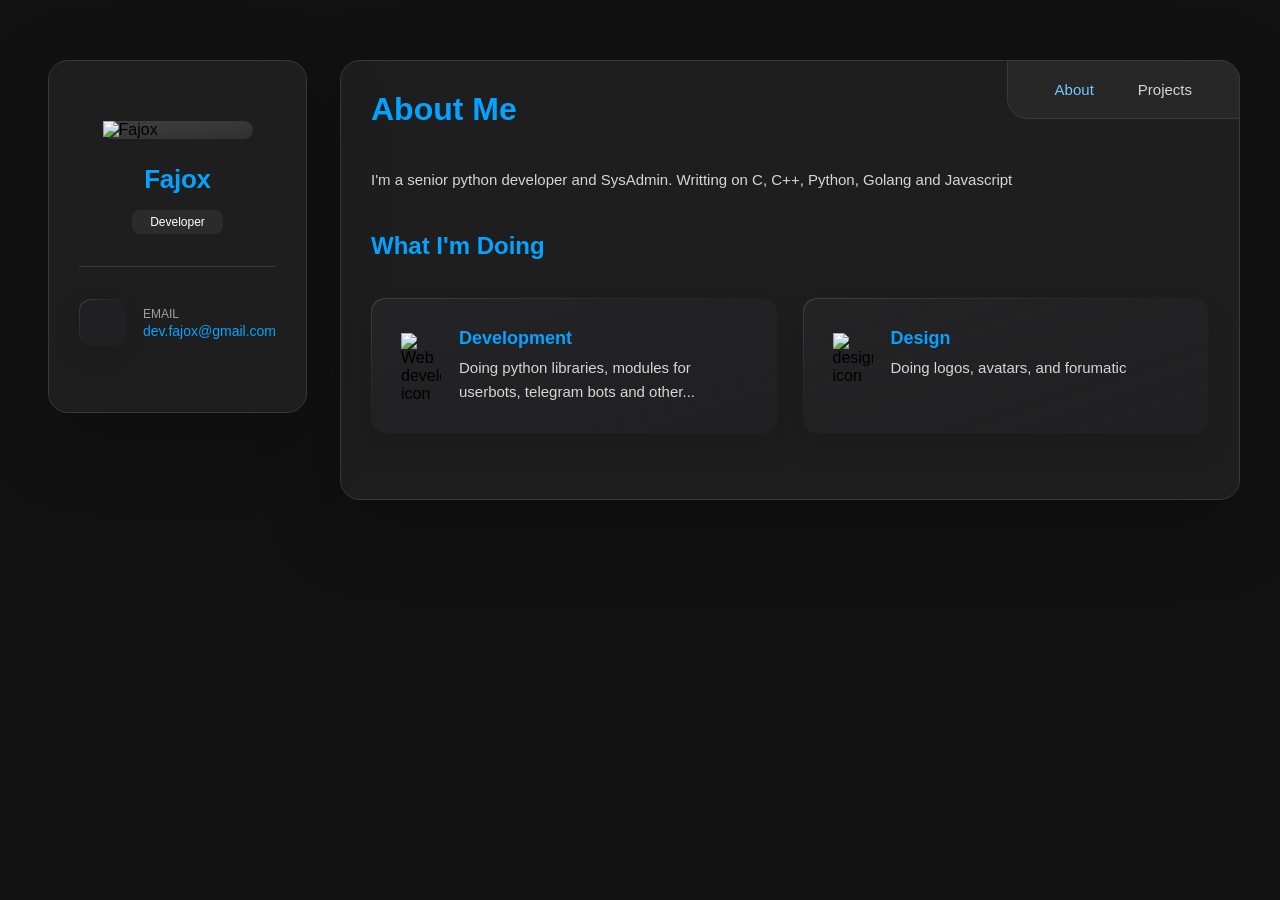
==== index.html @ 37be17f6 "Update index.html" ====
<!DOCTYPE html>
<html lang="en">

<head>
  <meta charset="UTF-8">
  <meta http-equiv="X-UA-Compatible" content="IE=edge">
  <meta name="viewport" content="width=device-width, initial-scale=1.0">
  <title>Fajox</title>

  <!--
    - favicon
  -->
  <link rel="shortcut icon" href="./assets/images/logo.ico" type="image/x-icon">

  <!--
    - custom css link
  -->
  <link rel="stylesheet" href="./assets/css/style.css">

  <!--
    - google font link
  -->
  <link rel="preconnect" href="https://fonts.googleapis.com">
  <link rel="preconnect" href="https://fonts.gstatic.com" crossorigin>
  <link rel="stylesheet" href="https://cdn.jsdelivr.net/npm/ionicons@5.0.2/dist/css/ionicons.min.css">

</head>

<body>

  <!--
    - #MAIN
  -->

  <main>

    <!--
      - #SIDEBAR
    -->

    <aside class="sidebar" data-sidebar>

      <div class="sidebar-info">

        <figure class="avatar-box">
          <img src="https://avatars.githubusercontent.com/u/146753912?v=4" alt="Fajox" width="80">
        </figure>

        <div class="info-content">
          <h1 class="name" title="Richard hanrick"><b>Fajox</b></h1>

          <p class="title">Developer</p>
        </div>

        <button class="info_more-btn" data-sidebar-btn>
          <span>Show Contacts</span>

          <ion-icon name="chevron-down"></ion-icon>
        </button>

      </div>

      <div class="sidebar-info_more">

        <div class="separator"></div>

        <ul class="contacts-list">

          <li class="contact-item">

            <div class="icon-box">
              <ion-icon name="mail-outline"></ion-icon>
            </div>

            <div class="contact-info">
              <p class="contact-title">Email</p>

              <a href="mailto:dev.fajox@gmail.com" class="contact-link">dev.fajox@gmail.com</a>
            </div>

          </li>

        </ul>

        <div class="separator"></div>

        <ul class="social-list">

          <li class="social-item">
            <a href="https://t.me/vecax" class="social-link">
              <ion-icon name="paper-plane-outline"></ion-icon>
            </a>
          </li>

          <li class="social-item">
            <a href="https://github.com/fajox1" class="social-link">
              <ion-icon name="logo-github"></ion-icon>
            </a>
          </li>

          <li class="social-item">
            <a href="https://twitter.com/@dev_fajox" class="social-link">
              <ion-icon name="logo-twitter"></ion-icon>
            </a>
          </li>

        </ul>

      </div>

    </aside>

    <!--
      - #main-content
    -->

    <div class="main-content">

      <!--
        - #NAVBAR
      -->

      <nav class="navbar">

        <ul class="navbar-list">

          <li class="navbar-item">
            <button class="navbar-link  active" data-nav-link>About</button>
          </li>

          <li class="navbar-item">
            <button class="navbar-link" data-nav-link>Projects</button>
          </li>

        </ul>

      </nav>

      <!--
        - #ABOUT
      -->

      <article class="about  active" data-page="about">

        <header>
          <h2 class="h2 article-title">About me</h2>
        </header>

        <section class="about-text">
          <p>
            I'm a senior python developer and SysAdmin. Writting on C, C++, Python, Golang and Javascript
          </p>
        </section>


        <!--
          - service
        -->

        <section class="service">

          <h3 class="h3 service-title">What i'm doing</h3>

          <br>

          <ul class="service-list">

            <li class="service-item">

              <div class="service-icon-box">
                <img src="./assets/images/icon-dev.svg" alt="Web development icon" width="40">
              </div>

              <div class="service-content-box">
                <h4 class="h4 service-item-title">Development</h4>

                <p class="service-item-text">
                  Doing python libraries, modules for userbots, telegram bots and other...
                </p>
              </div>

            </li>

            <li class="service-item">

              <div class="service-icon-box">
                <img src="./assets/images/icon-design.svg
                " alt="design icon" width="40">
              </div>

              <div class="service-content-box">
                <h4 class="h4 service-item-title">Design</h4>

                <p class="service-item-text">
                  Doing logos, avatars, and forumatic
                </p>
              </div>

            </li>

          </ul>

        </section>
        </article>

        <div class="modal-container" data-modal-container>

          <div class="overlay" data-overlay></div>

          <section class="testimonials-modal">

            <button class="modal-close-btn" data-modal-close-btn>
              <ion-icon name="close-outline"></ion-icon>
            </button>

          </section>

        </div>

      <!--
        - #PORTFOLIO
      -->

      <article class="portfolio" data-page="projects">

        <header>
          <h2 class="h2 article-title">Projects</h2>
        </header>

        <section class="projects">

          <ul class="filter-list">

            <li class="filter-item">
              <button class="active" data-filter-btn>All</button>
            </li>

            <li class="filter-item">
              <button data-filter-btn>Python librarys</button>
            </li>

            <li class="filter-item">
              <button data-filter-btn>Telegram bots</button>
            </li>

            <li class="filter-item">
              <button data-filter-btn>Discord bots</button>
            </li>

            <li class="filter-item">
              <button data-filter-btn>Other</button>
            </li>

          </ul>

          <div class="filter-select-box">

            <button class="filter-select" data-select>

              <div class="select-value" data-selecct-value>Select category</div>

              <div class="select-icon">
                <ion-icon name="chevron-down"></ion-icon>
              </div>

            </button>

            <ul class="select-list">

              <li class="select-item">
                <button data-select-item>All</button>
              </li>

              <li class="select-item">
                <button data-select-item>Python librarys</button>
              </li>

              <li class="select-item">
                <button data-select-item>Telegram bots</button>
              </li>

              <li class="select-item">
                <button data-select-item>Discord bots</button>
              </li>

              <li class="select-item">
                <button data-select-item>Other</button>
              </li>

            </ul>

          </div>

          <ul class="project-list">

            <li class="project-item  active" data-filter-item data-category="python librarys">
              <a href="https://fajox1.github.io/heta-docs/">

                <figure class="project-img">
                  <div class="project-item-icon-box">
                    <ion-icon name="eye-outline"></ion-icon>
                  </div>

                  <img src="./assets/images/hetalib.png" alt="heta-lib" loading="lazy">
                </figure>

                <h3 class="project-title"><b>HetaLib</b></h3>

                <p class="project-category">Python library</p>

              </a>
            </li>

            <li class="project-item  active" data-filter-item data-category="telegram bots">
              <a href="https://t.me/hikkahost_bot">

                <figure class="project-img">
                  <div class="project-item-icon-box">
                    <ion-icon name="eye-outline"></ion-icon>
                  </div>

                  <img src="./assets/images/hikkahost.jpg" alt="hikkahost" loading="lazy">
                </figure>

                <h3 class="project-title"><b>HikkaHost</b></h3>

                <p class="project-category">Telegram bot</p>

              </a>
            </li>

            <li class="project-item  active" data-filter-item data-category="discord bots">
              <a href="https://discord.com/oauth2/authorize?client_id=1214205196633374750&permissions=274878785600&scope=bot">

                <figure class="project-img">
                  <div class="project-item-icon-box">
                    <ion-icon name="eye-outline"></ion-icon>
                  </div>

                  <img src="./assets/images/searcher.jpg" alt="searcher" loading="lazy">
                </figure>

                <h3 class="project-title"><b>Searcher</b></h3>

                <p class="project-category">Discord bot</p>

              </a>
            </li>

            <li class="project-item  active" data-filter-item data-category="telegram bots">
              <a href="https://t.me/AnoSMSbot">

                <figure class="project-img">
                  <div class="project-item-icon-box">
                    <ion-icon name="eye-outline"></ion-icon>
                  </div>

                  <img src="./assets/images/anosmsbot.jpg" alt="anosmsbot" loading="lazy">
                </figure>

                <h3 class="project-title"><b>Anonymous message</b></h3>

                <p class="project-category">Telegram bot</p>

              </a>
            </li>

            <li class="project-item  active" data-filter-item data-category="other">
              <a href="https://t.me/famods">

                <figure class="project-img">
                  <div class="project-item-icon-box">
                    <ion-icon name="eye-outline"></ion-icon>
                  </div>

                  <img src="./assets/images/famods.jpg" alt="famods" loading="lazy">
                </figure>

                <h3 class="project-title"><b>FAmods</b></h3>

                <p class="project-category">Other</p>

              </a>
            </li>

            <li class="project-item  active" data-filter-item data-category="other">
              <a href="https://github.com/fajox1/t-cinema">

                <figure class="project-img">
                  <div class="project-item-icon-box">
                    <ion-icon name="eye-outline"></ion-icon>
                  </div>

                  <img src="./assets/images/t-cinema.jpg" alt="tcinema" loading="lazy">
                </figure>

                <h3 class="project-title"><b>T-Cinema</b></h3>

                <p class="project-category">Other</p>

              </a>
            </li>

            <li class="project-item  active" data-filter-item data-category="telegram bots">
              <a href="https://t.me/FAmarketRoBot">

                <figure class="project-img">
                  <div class="project-item-icon-box">
                    <ion-icon name="eye-outline"></ion-icon>
                  </div>

                  <img src="./assets/images/famarket.jpg" alt="famarket" loading="lazy">
                </figure>

                <h3 class="project-title"><b>FAmarket</b></h3>

                <p class="project-category">Telegram bot</p>

              </a>
            </li>

          </ul>

        </section>

      </article>

  <!--
    - custom js link
  -->
  <script src="./assets/js/script.js"></script>

  <!--
    - ionicon link
  -->
  <script type="module" src="https://unpkg.com/ionicons@5.5.2/dist/ionicons/ionicons.esm.js"></script>
  <script nomodule src="https://unpkg.com/ionicons@5.5.2/dist/ionicons/ionicons.js"></script>

</body>

</html>
---- assets/css/style.css ----
/*-----------------------------------*\
  #style.css
\*-----------------------------------*/


/**
 * copyright 2022 @codewithsadee
 */





/*-----------------------------------*\
  #CUSTOM PROPERTY
\*-----------------------------------*/

:root {

  /**
   * colors
   */

  /* gradient */

  --bg-gradient-onyx: linear-gradient(
    to bottom right, 
    hsl(240, 1%, 25%) 3%, 
    hsl(0, 0%, 19%) 97%
  );
  --bg-gradient-jet: linear-gradient(
    to bottom right, 
    hsla(240, 1%, 18%, 0.251) 0%, 
    hsla(240, 2%, 11%, 0) 100%
  ), hsl(240, 2%, 13%);
  --bg-gradient-yellow-1: linear-gradient(
    to bottom right, 
    hsl(211, 85%, 66%) 0%, 
    hsla(36, 100%, 69%, 0) 50%
  );
  --bg-gradient-yellow-2: linear-gradient(
    135deg, 
    hsla(45, 100%, 71%, 0.251) 0%, 
    hsla(35, 100%, 68%, 0) 59.86%
  ), hsl(240, 2%, 13%);
  --border-gradient-onyx: linear-gradient(
    to bottom right, 
    hsl(0, 0%, 25%) 0%, 
    hsla(0, 0%, 25%, 0) 50%
  );
  --text-gradient-yellow: linear-gradient(
    to right, 
    hsl(211, 86%, 61%) 
    hsl(205, 100%, 61%)
  );

  /* solid */

  --jet: hsl(0, 0%, 22%);
  --onyx: hsl(240, 1%, 17%);
  --eerie-black-1: hsl(240, 2%, 13%);
  --eerie-black-2: hsl(240, 2%, 12%);
  --smoky-black: hsl(0, 0%, 7%);
  --white-1: hsl(0, 0%, 100%);
  --white-2: hsl(202, 100%, 51%);
  --orange-yellow-crayola: hsl(202, 100%, 72%);
  --vegas-gold: hsl(45, 54%, 58%);
  --light-gray: hsl(0, 0%, 84%);
  --light-gray-70: hsla(0, 0%, 84%, 0.7);
  --bittersweet-shimmer: hsl(0, 43%, 51%);

  /**
   * typography
   */

  /* font-family */
  --ff-poppins: 'Poppins', sans-serif;

  /* font-size */
  --fs-1: 24px;
  --fs-2: 18px;
  --fs-3: 17px;
  --fs-4: 16px;
  --fs-5: 15px;
  --fs-6: 14px;
  --fs-7: 13px;
  --fs-8: 11px;

  /* font-weight */
  --fw-300: 300;
  --fw-400: 400;
  --fw-500: 500;
  --fw-600: 600;

  /**
   * shadow
   */
  
  --shadow-1: -4px 8px 24px hsla(0, 0%, 0%, 0.25);
  --shadow-2: 0 16px 30px hsla(0, 0%, 0%, 0.25);
  --shadow-3: 0 16px 40px hsla(0, 0%, 0%, 0.25);
  --shadow-4: 0 25px 50px hsla(0, 0%, 0%, 0.15);
  --shadow-5: 0 24px 80px hsla(0, 0%, 0%, 0.25);

  /**
   * transition
   */

  --transition-1: 0.25s ease;
  --transition-2: 0.5s ease-in-out;

}





/*-----------------------------------*\
  #RESET
\*-----------------------------------*/

*, *::before, *::after {
  margin: 0;
  padding: 0;
  box-sizing: border-box;
}

a { text-decoration: none; }

li { list-style: none; }

img, ion-icon, a, button, time, span { display: block; }

button {
  font: inherit;
  background: none;
  border: none;
  text-align: left;
  cursor: pointer;
}

input, textarea {
  display: block;
  width: 100%;
  background: none;
  font: inherit;
}

::selection {
  background: var(--orange-yellow-crayola);
  color: var(--smoky-black);
}

:focus { outline-color: var(--orange-yellow-crayola); }

html { font-family: var(--ff-poppins); }

body { background: var(--smoky-black); }





/*-----------------------------------*\
  #REUSED STYLE
\*-----------------------------------*/

.sidebar,
article {
  background: var(--eerie-black-2);
  border: 1px solid var(--jet);
  border-radius: 20px;
  padding: 15px;
  box-shadow: var(--shadow-1);
  z-index: 1;
}

.separator {
  width: 100%;
  height: 1px;
  background: var(--jet);
  margin: 16px 0;
}

.icon-box {
  position: relative;
  background: var(--border-gradient-onyx);
  width: 30px;
  height: 30px;
  border-radius: 8px;
  display: flex;
  justify-content: center;
  align-items: center;
  font-size: 16px;
  color: var(--orange-yellow-crayola);
  box-shadow: var(--shadow-1);
  z-index: 1;
}

.icon-box::before {
  content: "";
  position: absolute;
  inset: 1px;
  background: var(--eerie-black-1);
  border-radius: inherit;
  z-index: -1;
}

.icon-box ion-icon { --ionicon-stroke-width: 35px; }

article { display: none; }

article.active {
  display: block;
  animation: fade 0.5s ease backwards;
}

@keyframes fade {
  0% { opacity: 0; }
  100% { opacity: 1; }
}

.h2,
.h3,
.h4,
.h5 {
  color: var(--white-2);
  text-transform: capitalize;
}

.h2 { font-size: var(--fs-1); }

.h3 { font-size: var(--fs-2); }

.h4 { font-size: var(--fs-4); }

.h5 {
  font-size: var(--fs-7);
  font-weight: var(--fw-500);
}

.article-title {
  position: relative;
  padding-bottom: 7px;
}

.article-title::after {
  content: "";
  position: absolute;
  bottom: 0;
  left: 0;
  width: 30px;
  height: 3px;
  background: var(--text-gradient-yellow);
  border-radius: 3px;
}

.has-scrollbar::-webkit-scrollbar {
  width: 5px; /* for vertical scrollbar */
  height: 5px; /* for horizontal scrollbar */
}

.has-scrollbar::-webkit-scrollbar-track {
  background: var(--onyx);
  border-radius: 5px;
}

.has-scrollbar::-webkit-scrollbar-thumb {
  background: var(--orange-yellow-crayola);
  border-radius: 5px;
}

.has-scrollbar::-webkit-scrollbar-button { width: 20px; }

.content-card {
  position: relative;
  background: var(--border-gradient-onyx);
  padding: 15px;
  padding-top: 45px;
  border-radius: 14px;
  box-shadow: var(--shadow-2);
  cursor: pointer;
  z-index: 1;
}

.content-card::before {
  content: "";
  position: absolute;
  inset: 1px;
  background: var(--bg-gradient-jet);
  border-radius: inherit;
  z-index: -1;
}





/*-----------------------------------*\
  #MAIN
\*-----------------------------------*/

main {
  margin: 15px 12px;
  margin-bottom: 75px;
  min-width: 259px;
}





/*-----------------------------------*\
  #SIDEBAR
\*-----------------------------------*/

.sidebar {
  margin-bottom: 15px;
  max-height: 112px;
  overflow: hidden;
  transition: var(--transition-2);
}

.sidebar.active { max-height: 405px; }

.sidebar-info {
  position: relative;
  display: flex;
  justify-content: flex-start;
  align-items: center;
  gap: 15px;
}

.avatar-box {
  background: var(--bg-gradient-onyx);
  border-radius: 20px;
}

.info-content .name {
  color: var(--white-2);
  font-size: var(--fs-3);
  font-weight: var(--fw-500);
  letter-spacing: -0.25px;
  margin-bottom: 10px;
}

.info-content .title {
  color: var(--white-1);
  background: var(--onyx);
  font-size: var(--fs-8);
  font-weight: var(--fw-300);
  width: max-content;
  padding: 3px 12px;
  border-radius: 8px;
}

.info_more-btn {
  position: absolute;
  top: -15px;
  right: -15px;
  border-radius: 0 15px;
  font-size: 13px;
  color: var(--orange-yellow-crayola);
  background: var(--border-gradient-onyx);
  padding: 10px;
  box-shadow: var(--shadow-2);
  transition: var(--transition-1);
  z-index: 1;
}

.info_more-btn::before {
  content: "";
  position: absolute;
  inset: 1px;
  border-radius: inherit;
  background: var(--bg-gradient-jet);
  transition: var(--transition-1);
  z-index: -1;
}

.info_more-btn:hover,
.info_more-btn:focus { background: var(--bg-gradient-yellow-1); }

.info_more-btn:hover::before,
.info_more-btn:focus::before { background: var(--bg-gradient-yellow-2); }

.info_more-btn span { display: none; }

.sidebar-info_more {
  opacity: 0;
  visibility: hidden;
  transition: var(--transition-2);
}

.sidebar.active .sidebar-info_more {
  opacity: 1;
  visibility: visible;
}

.contacts-list {
  display: grid;
  grid-template-columns: 1fr;
  gap: 16px;
}

.contact-item {
  min-width: 100%;
  display: flex;
  align-items: center;
  gap: 16px;
}

.contact-info {
  max-width: calc(100% - 46px);
  width: calc(100% - 46px);
}

.contact-title {
  color: var(--light-gray-70);
  font-size: var(--fs-8);
  text-transform: uppercase;
  margin-bottom: 2px;
}

.contact-info :is(.contact-link, time, address) {
  color: var(--white-2);
  font-size: var(--fs-7);
}

.contact-info address { font-style: normal; }

.social-list {
  display: flex;
  justify-content: flex-start;
  align-items: center;
  gap: 15px;
  padding-bottom: 4px;
  padding-left: 7px;
}

.social-item .social-link {
  color: var(--light-gray-70);
  font-size: 18px;
}


.social-item .social-link:hover { color: var(--light-gray); }





/*-----------------------------------*\
  #NAVBAR
\*-----------------------------------*/

.navbar {
  position: fixed;
  bottom: 0;
  left: 0;
  width: 100%;
  background: hsla(240, 1%, 17%, 0.75);
  backdrop-filter: blur(10px);
  border: 1px solid var(--jet);
  border-radius: 12px 12px 0 0;
  box-shadow: var(--shadow-2);
  z-index: 5;
}

.navbar-list {
  display: flex;
  flex-wrap: wrap;
  justify-content: center;
  align-items: center;
  padding: 0 10px;
}

.navbar-link {
  color: var(--light-gray);
  font-size: var(--fs-8);
  padding: 20px 7px;
  transition: color var(--transition-1);
}

.navbar-link:hover,
.navbar-link:focus { color: var(--light-gray-70); }

.navbar-link.active { color: var(--orange-yellow-crayola); }





/*-----------------------------------*\
  #ABOUT
\*-----------------------------------*/

.about .article-title { margin-bottom: 15px; }

.about-text {
  color: var(--light-gray);
  font-size: var(--fs-6);
  font-weight: var(--fw-300);
  line-height: 1.6;
}

.about-text p { margin-bottom: 15px; }



/**
 * #service 
 */

.service { margin-bottom: 35px; }

.service-title { margin-bottom: 20px; }

.service-list {
  display: grid;
  grid-template-columns: 1fr;
  gap: 20px;
}

.service-item {
  position: relative;
  background: var(--border-gradient-onyx);
  padding: 20px;
  border-radius: 14px;
  box-shadow: var(--shadow-2);
  z-index: 1;
}

.service-item::before {
  content: "";
  position: absolute;
  inset: 1px;
  background: var(--bg-gradient-jet);
  border-radius: inherit;
  z-index: -1;
}

.service-icon-box { margin-bottom: 10px; }

.service-icon-box img { margin: auto; }

.service-content-box { text-align: center; }

.service-item-title { margin-bottom: 7px; }

.service-item-text {
  color: var(--light-gray);
  font-size: var(--fs-6);
  font-weight: var(--fw-3);
  line-height: 1.6;
}


/**
 * #testimonials 
 */

.testimonials { margin-bottom: 30px; }

.testimonials-title { margin-bottom: 20px; }

.testimonials-list {
  display: flex;
  justify-content: flex-start;
  align-items: flex-start;
  gap: 15px;
  margin: 0 -15px;
  padding: 25px 15px;
  padding-bottom: 35px;
  overflow-x: auto;
  scroll-behavior: smooth;
  overscroll-behavior-inline: contain;
  scroll-snap-type: inline mandatory;
}

.testimonials-item {
  min-width: 100%;
  scroll-snap-align: center;
}

.testimonials-avatar-box {
  position: absolute;
  top: 0;
  left: 0;
  transform: translate(15px, -25px);
  background: var(--bg-gradient-onyx);
  border-radius: 14px;
  box-shadow: var(--shadow-1);
}

.testimonials-item-title { margin-bottom: 7px; }

.testimonials-text {
  color: var(--light-gray);
  font-size: var(--fs-6);
  font-weight: var(--fw-300);
  line-height: 1.6;
  display: -webkit-box;
  line-clamp: 4;
  -webkit-line-clamp: 4;
  -webkit-box-orient: vertical;
  overflow: hidden;
}


/**
 * #testimonials-modal
 */

.modal-container {
  position: fixed;
  top: 0;
  left: 0;
  width: 100%;
  height: 100%;
  display: flex;
  justify-content: center;
  align-items: center;
  overflow-y: auto;
  overscroll-behavior: contain;
  z-index: 20;
  pointer-events: none;
  visibility: hidden;
}

.modal-container::-webkit-scrollbar { display: none; }

.modal-container.active {
  pointer-events: all;
  visibility: visible;
}

.overlay {
  position: fixed;
  top: 0;
  left: 0;
  width: 100%;
  height: 100vh;
  background: hsl(0, 0%, 5%);
  opacity: 0;
  visibility: hidden;
  pointer-events: none;
  z-index: 1;
  transition: var(--transition-1);
}

.overlay.active {
  opacity: 0.8;
  visibility: visible;
  pointer-events: all;
}

.testimonials-modal {
  background: var(--eerie-black-2);
  position: relative;
  padding: 15px;
  margin: 15px 12px;
  border: 1px solid var(--jet);
  border-radius: 14px;
  box-shadow: var(--shadow-5);
  transform: scale(1.2);
  opacity: 0;
  transition: var(--transition-1);
  z-index: 2;
}

.modal-container.active .testimonials-modal {
  transform: scale(1);
  opacity: 1;
}

.modal-close-btn {
  position: absolute;
  top: 15px;
  right: 15px;
  background: var(--onyx);
  border-radius: 8px;
  width: 32px;
  height: 32px;
  display: flex;
  justify-content: center;
  align-items: center;
  color: var(--white-2);
  font-size: 18px;
  opacity: 0.7;
}

.modal-close-btn:hover,
.modal-close-btn:focus { opacity: 1; }

.modal-close-btn ion-icon { --ionicon-stroke-width: 50px; }

.modal-avatar-box {
  background: var(--bg-gradient-onyx);
  width: max-content;
  border-radius: 14px;
  margin-bottom: 15px;
  box-shadow: var(--shadow-2);
}

.modal-img-wrapper > img { display: none; }

.modal-title { margin-bottom: 4px; }

.modal-content time {
  font-size: var(--fs-6);
  color: var(--light-gray-70);
  font-weight: var(--fw-300);
  margin-bottom: 10px;
}

.modal-content p {
  color: var(--light-gray);
  font-size: var(--fs-6);
  font-weight: var(--fw-300);
  line-height: 1.6;
}


/**
 * #clients 
 */

.clients { margin-bottom: 15px; }

.clients-list {
  display: flex;
  justify-content: flex-start;
  align-items: flex-start;
  gap: 15px;
  margin: 0 -15px;
  padding: 25px;
  padding-bottom: 25px;
  overflow-x: auto;
  scroll-behavior: smooth;
  overscroll-behavior-inline: contain;
  scroll-snap-type: inline mandatory;
  scroll-padding-inline: 25px;
}

.clients-item {
  min-width: 50%;
  scroll-snap-align: start;
}

.clients-item img {
  width: 100%;
  filter: grayscale(1);
  transition: var(--transition-1);
}

.clients-item img:hover { filter: grayscale(0); }





/*-----------------------------------*\
  #RESUME
\*-----------------------------------*/

.article-title { margin-bottom: 30px; }


/**
 * education and experience 
 */

.timeline { margin-bottom: 30px; }

.timeline .title-wrapper {
  display: flex;
  align-items: center;
  gap: 15px;
  margin-bottom: 25px;
}

.timeline-list {
  font-size: var(--fs-6);
  margin-left: 45px;
}

.timeline-item { position: relative; }

.timeline-item:not(:last-child) { margin-bottom: 20px; }

.timeline-item-title {
  font-size: var(--fs-6);
  line-height: 1.3;
  margin-bottom: 7px;
}

.timeline-list span {
  color: var(--vegas-gold);
  font-weight: var(--fw-400);
  line-height: 1.6;
}

.timeline-item:not(:last-child)::before {
  content: "";
  position: absolute;
  top: -25px;
  left: -30px;
  width: 1px;
  height: calc(100% + 50px);
  background: var(--jet);
}

.timeline-item::after {
  content: "";
  position: absolute;
  top: 5px;
  left: -33px;
  height: 6px;
  width: 6px;
  background: var(--text-gradient-yellow);
  border-radius: 50%;
  box-shadow: 0 0 0 4px var(--jet);
}

.timeline-text {
  color: var(--light-gray);
  font-weight: var(--fw-300);
  line-height: 1.6;
}


/**
 * skills 
 */

.skills-title { margin-bottom: 20px; }

.skills-list { padding: 20px; }


.skills-item:not(:last-child) { margin-bottom: 15px; }

.skill .title-wrapper {
  display: flex;
  align-items: center;
  gap: 5px;
  margin-bottom: 8px;
}

.skill .title-wrapper data {
  color: var(--light-gray);
  font-size: var(--fs-7);
  font-weight: var(--fw-300);
}

.skill-progress-bg {
  background: var(--jet);
  width: 100%;
  height: 8px;
  border-radius: 10px;
}

.skill-progress-fill {
  background: var(--text-gradient-yellow);
  height: 100%;
  border-radius: inherit;
}





/*-----------------------------------*\
  #PORTFOLIO
\*-----------------------------------*/

.filter-list { display: none; }

.filter-select-box {
  position: relative;
  margin-bottom: 25px;
}

.filter-select {
  background: var(--eerie-black-2);
  color: var(--light-gray);
  display: flex;
  justify-content: space-between;
  align-items: center;
  width: 100%;
  padding: 12px 16px;
  border: 1px solid var(--jet);
  border-radius: 14px;
  font-size: var(--fs-6);
  font-weight: var(--fw-300);
}

.filter-select.active .select-icon { transform: rotate(0.5turn); }

.select-list {
  background: var(--eerie-black-2);
  position: absolute;
  top: calc(100% + 6px);
  width: 100%;
  padding: 6px;
  border: 1px solid var(--jet);
  border-radius: 14px;
  z-index: 2;
  opacity: 0;
  visibility: hidden;
  pointer-events: none;
  transition: 0.15s ease-in-out;
}

.filter-select.active + .select-list {
  opacity: 1;
  visibility: visible;
  pointer-events: all;
}

.select-item button {
  background: var(--eerie-black-2);
  color: var(--light-gray);
  font-size: var(--fs-6);
  font-weight: var(--fw-300);
  text-transform: capitalize;
  width: 100%;
  padding: 8px 10px;
  border-radius: 8px;
}

.select-item button:hover { --eerie-black-2: hsl(240, 2%, 20%); }

.project-list {
  display: grid;
  grid-template-columns: 1fr;
  gap: 30px;
  margin-bottom: 10px;
}

.project-item { display: none; }

.project-item.active {
  display: block;
  animation: scaleUp 0.25s ease forwards;
}

@keyframes scaleUp {
  0% { transform: scale(0.5); }
  100% { transform: scale(1); }
}

.project-item > a { width: 100%; }

.project-img {
  position: relative;
  width: 100%;
  height: 200px;
  border-radius: 16px;
  overflow: hidden;
  margin-bottom: 15px;
}

.project-img::before {
  content: "";
  position: absolute;
  top: 0;
  left: 0;
  width: 100%;
  height: 100%;
  background: transparent;
  z-index: 1;
  transition: var(--transition-1);
}

.project-item > a:hover .project-img::before { background: hsla(0, 0%, 0%, 0.5); }

.project-item-icon-box {
  --scale: 0.8;

  background: var(--jet);
  color: var(--orange-yellow-crayola);
  position: absolute;
  top: 50%;
  left: 50%;
  transform: translate(-50%, -50%) scale(var(--scale));
  font-size: 20px;
  padding: 18px;
  border-radius: 12px;
  opacity: 0;
  z-index: 1;
  transition: var(--transition-1);
}

.project-item > a:hover .project-item-icon-box {
  --scale: 1;
  opacity: 1;
}

.project-item-icon-box ion-icon { --ionicon-stroke-width: 50px; }

.project-img img {
  width: 100%;
  height: 100%;
  object-fit: cover;
  transition: var(--transition-1);
}

.project-item > a:hover img { transform: scale(1.1); }

.project-title,
.project-category { margin-left: 10px; }

.project-title {
  color: var(--white-2);
  font-size: var(--fs-5);
  font-weight: var(--fw-400);
  text-transform: capitalize;
  line-height: 1.3;
}

.project-category {
  color: var(--light-gray-70);
  font-size: var(--fs-6);
  font-weight: var(--fw-300);
}





/*-----------------------------------*\
  #BLOG
\*-----------------------------------*/

.blog-posts { margin-bottom: 10px; }

.blog-posts-list {
  display: grid;
  grid-template-columns: 1fr;
  gap: 20px;
}

.blog-post-item > a {
  position: relative;
  background: var(--border-gradient-onyx);
  height: 100%;
  box-shadow: var(--shadow-4);
  border-radius: 16px;
  z-index: 1;
}

.blog-post-item > a::before {
  content: "";
  position: absolute;
  inset: 1px;
  border-radius: inherit;
  background: var(--eerie-black-1);
  z-index: -1;
}

.blog-banner-box {
  width: 100%;
  height: 200px;
  border-radius: 12px;
  overflow: hidden;
}

.blog-banner-box img {
  width: 100%;
  height: 100%;
  object-fit: cover;
  transition: var(--transition-1);
}

.blog-post-item > a:hover .blog-banner-box img { transform: scale(1.1); }

.blog-content { padding: 15px; }

.blog-meta {
  display: flex;
  justify-content: flex-start;
  align-items: center;
  gap: 7px;
  margin-bottom: 10px;
}

.blog-meta :is(.blog-category, time) {
  color: var(--light-gray-70);
  font-size: var(--fs-6);
  font-weight: var(--fw-300);
}

.blog-meta .dot {
  background: var(--light-gray-70);
  width: 4px;
  height: 4px;
  border-radius: 4px;
}

.blog-item-title {
  margin-bottom: 10px;
  line-height: 1.3;
  transition: var(--transition-1);
}

.blog-post-item > a:hover .blog-item-title { color: var(--orange-yellow-crayola); }

.blog-text {
  color: var(--light-gray);
  font-size: var(--fs-6);
  font-weight: var(--fw-300);
  line-height: 1.6;
}





/*-----------------------------------*\
  #CONTACT
\*-----------------------------------*/

.mapbox {
  position: relative;
  height: 250px;
  width: 100%;
  border-radius: 16px;
  margin-bottom: 30px;
  border: 1px solid var(--jet);
  overflow: hidden;
}

.mapbox figure { height: 100%; }

.mapbox iframe {
  width: 100%;
  height: 100%;
  border: none;
  filter: grayscale(1) invert(1);
}

.contact-form { margin-bottom: 10px; }

.form-title { margin-bottom: 20px; }

.input-wrapper {
  display: grid;
  grid-template-columns: 1fr;
  gap: 25px;
  margin-bottom: 25px;
}

.form-input {
  color: var(--white-2);
  font-size: var(--fs-6);
  font-weight: var(--fw-400);
  padding: 13px 20px;
  border: 1px solid var(--jet);
  border-radius: 14px;
  outline: none;
}

.form-input::placeholder { font-weight: var(--fw-500); }

.form-input:focus { border-color: var(--orange-yellow-crayola); }

textarea.form-input {
  min-height: 100px;
  height: 120px;
  max-height: 200px;
  resize: vertical;
  margin-bottom: 25px;
}

textarea.form-input::-webkit-resizer { display: none; }

.form-input:focus:invalid { border-color: var(--bittersweet-shimmer); }

.form-btn {
  position: relative;
  width: 100%;
  background: var(--border-gradient-onyx);
  color: var(--orange-yellow-crayola);
  display: flex;
  justify-content: center;
  align-items: center;
  gap: 10px;
  padding: 13px 20px;
  border-radius: 14px;
  font-size: var(--fs-6);
  text-transform: capitalize;
  box-shadow: var(--shadow-3);
  z-index: 1;
  transition: var(--transition-1);
}

.form-btn::before {
  content: "";
  position: absolute;
  inset: 1px;
  background: var(--bg-gradient-jet);
  border-radius: inherit;
  z-index: -1;
  transition: var(--transition-1);
}

.form-btn ion-icon { font-size: 16px; }

.form-btn:hover { background: var(--bg-gradient-yellow-1); }

.form-btn:hover::before { background: var(--bg-gradient-yellow-2); }

.form-btn:disabled {
  opacity: 0.7;
  cursor: not-allowed;
}

.form-btn:disabled:hover { background: var(--border-gradient-onyx); }

.form-btn:disabled:hover::before { background: var(--bg-gradient-jet); }





/*-----------------------------------*\
  #RESPONSIVE
\*-----------------------------------*/

/**
 * responsive larger than 450px screen
 */

@media (min-width: 450px) {

  /**
   * client
   */

  .clients-item { min-width: calc(33.33% - 10px); }



  /**
   * #PORTFOLIO, BLOG 
   */

  .project-img,
  .blog-banner-box { height: auto; }

}





/**
 * responsive larger than 580px screen
 */

@media (min-width: 580px) {

  /**
   * CUSTOM PROPERTY
   */

  :root {

    /**
     * typography
     */

    --fs-1: 32px;
    --fs-2: 24px;
    --fs-3: 26px;
    --fs-4: 18px;
    --fs-6: 15px;
    --fs-7: 15px;
    --fs-8: 12px;

  }



  /**
   * #REUSED STYLE
   */

  .sidebar, article {
    width: 520px;
    margin-inline: auto;
    padding: 30px;
  }

  .article-title {
    font-weight: var(--fw-600);
    padding-bottom: 15px;
  }

  .article-title::after {
    width: 40px;
    height: 5px;
  }

  .icon-box {
    width: 48px;
    height: 48px;
    border-radius: 12px;
    font-size: 18px;
  }



  /**
   * #MAIN
   */

  main {
    margin-top: 60px;
    margin-bottom: 100px;
  }



  /**
   * #SIDEBAR
   */

  .sidebar {
    max-height: 180px;
    margin-bottom: 30px;
  }

  .sidebar.active { max-height: 584px; }

  .sidebar-info { gap: 25px; }

  .avatar-box { border-radius: 30px; }

  .avatar-box img { width: 120px; }

  .info-content .name { margin-bottom: 15px; }

  .info-content .title { padding: 5px 18px; }

  .info_more-btn {
    top: -30px;
    right: -30px;
    padding: 10px 15px;
  }

  .info_more-btn span {
    display: block;
    font-size: var(--fs-8);
  }

  .info_more-btn ion-icon { display: none; }

  .separator { margin: 32px 0; }

  .contacts-list { gap: 20px; }

  .contact-info {
    max-width: calc(100% - 64px);
    width: calc(100% - 64px);
  }



  /**
   * #NAVBAR
   */

  .navbar { border-radius: 20px 20px 0 0; }

  .navbar-list { gap: 20px; }

  .navbar-link { --fs-8: 14px; }



  /**
   * #ABOUT
   */

  .about .article-title { margin-bottom: 20px; }

  .about-text { margin-bottom: 40px; }

  /* service */

  .service-item {
    display: flex;
    justify-content: flex-start;
    align-items: flex-start;
    gap: 18px;
    padding: 30px;
  }

  .service-icon-box {
    margin-bottom: 0;
    margin-top: 5px;
  }

  .service-content-box { text-align: left; }

  /* testimonials */

  .testimonials-title { margin-bottom: 25px; }

  .testimonials-list {
    gap: 30px;
    margin: 0 -30px;
    padding: 30px;
    padding-bottom: 35px;
  }

  .content-card {
    padding: 30px;
    padding-top: 25px;
  }

  .testimonials-avatar-box {
    transform: translate(30px, -30px);
    border-radius: 20px;
  }

  .testimonials-avatar-box img { width: 80px; }

  .testimonials-item-title {
    margin-bottom: 10px;
    margin-left: 95px;
  }

  .testimonials-text {
    line-clamp: 2;
    -webkit-line-clamp: 2;
  }

  /* testimonials modal */

  .modal-container { padding: 20px; }

  .testimonials-modal {
    display: flex;
    justify-content: flex-start;
    align-items: stretch;
    gap: 25px;
    padding: 30px;
    border-radius: 20px;
  }

  .modal-img-wrapper {
    display: flex;
    flex-direction: column;
    align-items: center;
  }

  .modal-avatar-box {
    border-radius: 18px;
    margin-bottom: 0;
  }

  .modal-avatar-box img { width: 65px; }

  .modal-img-wrapper > img {
    display: block;
    flex-grow: 1;
    width: 35px;
  }

  /* clients */

  .clients-list {
    gap: 50px;
    margin: 0 -30px;
    padding: 45px;
    scroll-padding-inline: 45px;
  }

  .clients-item { min-width: calc(33.33% - 35px); }



  /**
   * #RESUME
   */

  .timeline-list { margin-left: 65px; }

  .timeline-item:not(:last-child)::before { left: -40px; }

  .timeline-item::after {
    height: 8px;
    width: 8px;
    left: -43px;
  }

  .skills-item:not(:last-child) { margin-bottom: 25px; }



  /**
   * #PORTFOLIO, BLOG
   */

  .project-img, .blog-banner-box { border-radius: 16px; }

  .blog-posts-list { gap: 30px; }

  .blog-content { padding: 25px; }



  /**
   * #CONTACT
   */

  .mapbox {
    height: 380px;
    border-radius: 18px;
  }

  .input-wrapper {
    gap: 30px;
    margin-bottom: 30px;
  }

  .form-input { padding: 15px 20px; }

  textarea.form-input { margin-bottom: 30px; }

  .form-btn {
    --fs-6: 16px;
    padding: 16px 20px;
  }

  .form-btn ion-icon { font-size: 18px; }

}





/**
 * responsive larger than 768px screen
 */

@media (min-width: 768px) {

  /**
   * REUSED STYLE
   */

  .sidebar, article { width: 700px; }

  .has-scrollbar::-webkit-scrollbar-button { width: 100px; }



  /**
   * SIDEBAR
   */

  .contacts-list {
    grid-template-columns: 1fr 1fr;
    gap: 30px 15px;
  }



  /**
   * NAVBAR
   */

  .navbar-link { --fs-8: 15px; }



  /**
   * ABOUT
   */

  /* testimonials modal */

  .testimonials-modal {
    gap: 35px;
    max-width: 680px;
  }

  .modal-avatar-box img { width: 80px; }



  /**
   * PORTFOLIO
   */

  .article-title { padding-bottom: 20px; }

  .filter-select-box { display: none; }

  .filter-list {
    display: flex;
    justify-content: flex-start;
    align-items: center;
    gap: 25px;
    padding-left: 5px;
    margin-bottom: 30px;
  }

  .filter-item button {
    color: var(--light-gray);
    font-size: var(--fs-5);
    transition: var(--transition-1);
  }

  .filter-item button:hover { color: var(--light-gray-70); }

  .filter-item button.active { color: var(--orange-yellow-crayola); }

  /* portfolio and blog grid */

  .project-list, .blog-posts-list { grid-template-columns: 1fr 1fr; }



  /**
   * CONTACT
   */

  .input-wrapper { grid-template-columns: 1fr 1fr; }

  .form-btn {
    width: max-content;
    margin-left: auto;
  }
  
}





/**
 * responsive larger than 1024px screen
 */

@media (min-width: 1024px) {

  /**
   * CUSTOM PROPERTY
   */

  :root {

    /**
    * shadow
    */

    --shadow-1: -4px 8px 24px hsla(0, 0%, 0%, 0.125);
    --shadow-2: 0 16px 30px hsla(0, 0%, 0%, 0.125);
    --shadow-3: 0 16px 40px hsla(0, 0%, 0%, 0.125);

  }



  /**
   * REUSED STYLE
   */

  .sidebar, article {
    width: 950px;
    box-shadow: var(--shadow-5);
  }



  /**
   * MAIN 
   */

  main { margin-bottom: 60px; }

  .main-content {
    position: relative;
    width: max-content;
    margin: auto;
  }



  /**
   * NAVBAR
   */

  .navbar {
    position: absolute;
    bottom: auto;
    top: 0;
    left: auto;
    right: 0;
    width: max-content;
    border-radius: 0 20px;
    padding: 0 20px;
    box-shadow: none;
  }

  .navbar-list {
    gap: 30px;
    padding: 0 20px;
  }

  .navbar-link { font-weight: var(--fw-500); }



  /**
   * ABOUT
   */

  /* service */

  .service-list {
    grid-template-columns: 1fr 1fr;
    gap: 20px 25px;
  }

  /* testimonials */

  .testimonials-item { min-width: calc(50% - 15px); }

  /* clients */

  .clients-item { min-width: calc(25% - 38px); }



  /**
   * PORTFOLIO
   */

  .project-list { grid-template-columns: repeat(3, 1fr); }



  /**
   * BLOG
   */

  .blog-banner-box { height: 230px; }

}





/**
 * responsive larger than 1250px screen
 */

@media (min-width: 1250px) {

  /**
   * RESET
   */

  body::-webkit-scrollbar { width: 20px; }

  body::-webkit-scrollbar-track { background: var(--smoky-black); }

  body::-webkit-scrollbar-thumb {
    border: 5px solid var(--smoky-black);
    background: hsla(0, 0%, 100%, 0.1);
    border-radius: 20px;
    box-shadow: inset 1px 1px 0 hsla(0, 0%, 100%, 0.11),
                inset -1px -1px 0 hsla(0, 0%, 100%, 0.11);
  }

  body::-webkit-scrollbar-thumb:hover { background: hsla(0, 0%, 100%, 0.15); }

  body::-webkit-scrollbar-button { height: 60px; }



  /**
   * REUSED STYLE
   */

  .sidebar, article { width: auto; }

  article { min-height: 100%; }



  /**
   * MAIN
   */

  main {
    max-width: 1200px;
    margin-inline: auto;
    display: flex;
    justify-content: center;
    align-items: stretch;
    gap: 25px;
  }

  .main-content {
    min-width: 75%;
    width: 75%;
    margin: 0;
  }



  /**
   * SIDEBAR
   */

  .sidebar {
    position: sticky;
    top: 60px;
    max-height: max-content;
    height: 100%;
    margin-bottom: 0;
    padding-top: 60px;
    z-index: 1;
  }

  .sidebar-info { flex-direction: column; }

  .avatar-box img { width: 150px; }

  .info-content .name {
    white-space: nowrap;
    text-align: center;
  }

  .info-content .title { margin: auto; }

  .info_more-btn { display: none; }

  .sidebar-info_more {
    opacity: 1;
    visibility: visible;
  }

  .contacts-list { grid-template-columns: 1fr; }

  .contact-info :is(.contact-link) {
    white-space: nowrap;
    overflow: hidden;
    text-overflow: ellipsis;
  }

  .contact-info :is(.contact-link, time, address) {
    --fs-7: 14px;
    font-weight: var(--fw-300);
  }

  .separator:last-of-type {
    margin: 15px 0;
    opacity: 0;
  }

  .social-list { justify-content: center; }



  /**
	 * RESUME
	 */

  .timeline-text { max-width: 700px; }

}
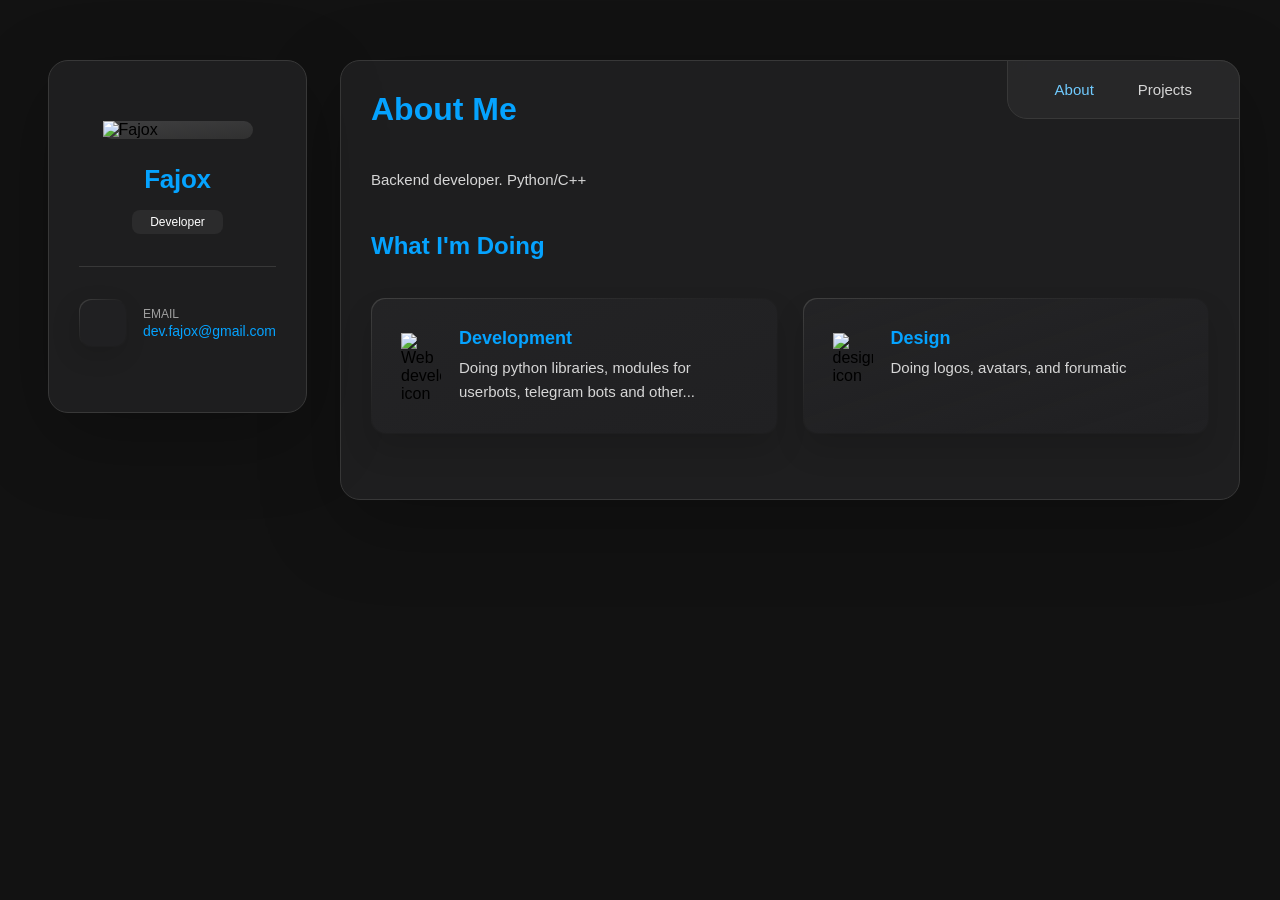
==== commit f8742608: "Update index.html" ====
--- a/index.html
+++ b/index.html
@@ -148,7 +148,7 @@
 
         <section class="about-text">
           <p>
-            I'm a senior python developer and SysAdmin. Writting on C, C++, Python, Golang and Javascript
+            Backend developer. Python/C++
           </p>
         </section>
 
@@ -402,7 +402,7 @@
             </li>
 
             <li class="project-item  active" data-filter-item data-category="telegram bots">
-              <a href="https://t.me/FAmarketRoBot">
+              <a href="https://t.me/FAmarket_RoBot">
 
                 <figure class="project-img">
                   <div class="project-item-icon-box">
@@ -418,6 +418,25 @@
 
               </a>
             </li>
+
+            <li class="project-item  active" data-filter-item data-category="other">
+              <a href="https://t.me/FAgramNews">
+
+                <figure class="project-img">
+                  <div class="project-item-icon-box">
+                    <ion-icon name="eye-outline"></ion-icon>
+                  </div>
+
+                  <img src="./assets/images/fagram.jpg" alt="fagram" loading="lazy">
+                </figure>
+
+                <h3 class="project-title"><b>FAgram</b></h3>
+
+                <p class="project-category">Other</p>
+
+              </a>
+            </li>
+
 
           </ul>
 
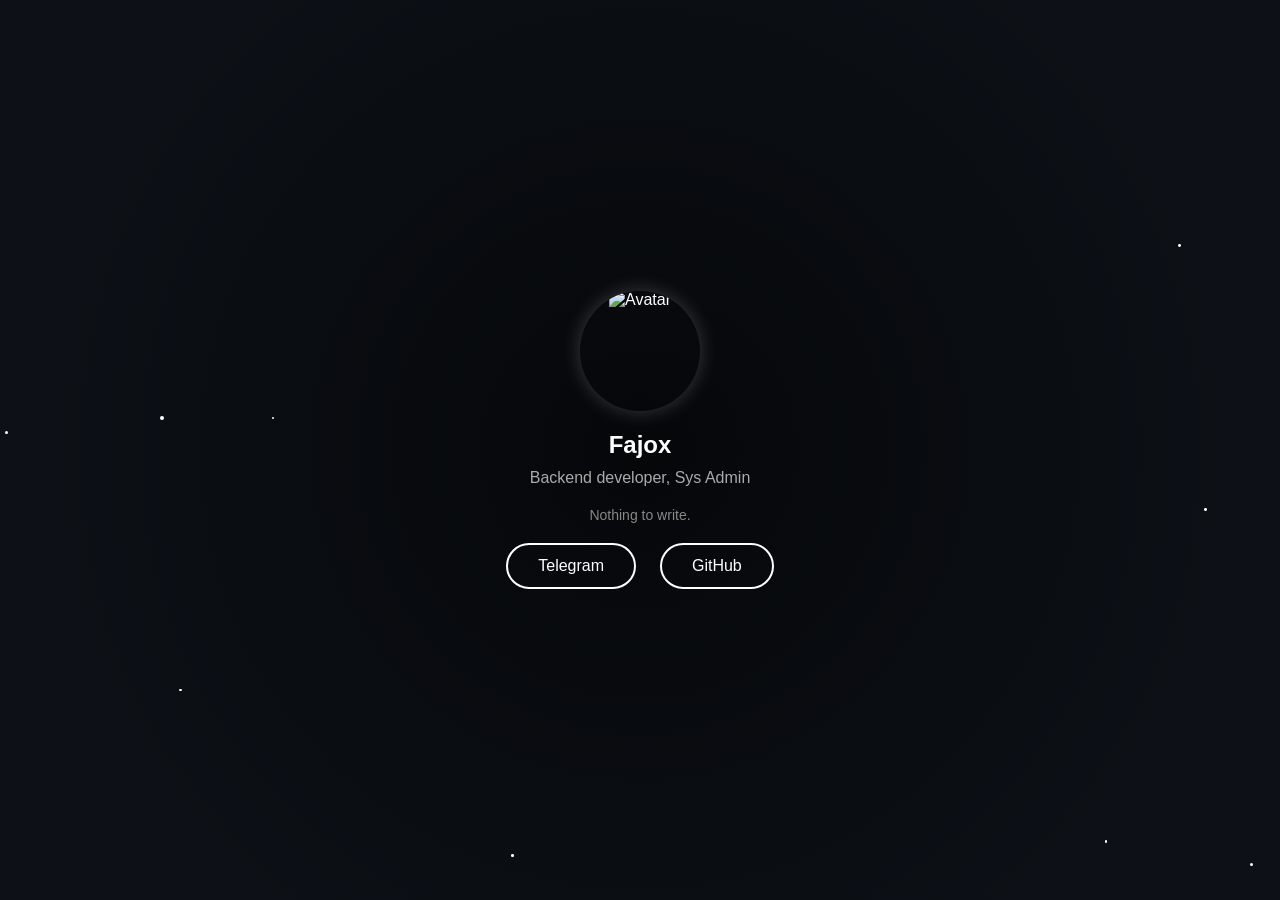
==== commit 4c9aed4b: "Create index.html" ====
--- a/index.html
+++ b/index.html
@@ -1,460 +1,164 @@
 <!DOCTYPE html>
 <html lang="en">
+<head>
+    <meta charset="UTF-8">
+    <meta name="viewport" content="width=device-width, initial-scale=1.0">
+    <title>fajox. bio</title>
+    <style>
+        body {
+            margin: 0;
+            padding: 0;
+            background: #0d1117;
+            color: #ffffff;
+            font-family: 'Arial', sans-serif;
+            display: flex;
+            justify-content: center;
+            align-items: center;
+            height: 100vh;
+            overflow: hidden;
+        }
 
-<head>
-  <meta charset="UTF-8">
-  <meta http-equiv="X-UA-Compatible" content="IE=edge">
-  <meta name="viewport" content="width=device-width, initial-scale=1.0">
-  <title>Fajox</title>
+        .container {
+            text-align: center;
+            position: relative;
+            z-index: 2;
+        }
 
-  <!--
-    - favicon
-  -->
-  <link rel="shortcut icon" href="./assets/images/logo.ico" type="image/x-icon">
+        .avatar {
+            width: 120px;
+            height: 120px;
+            border-radius: 50%;
+            overflow: hidden;
+            margin: 0 auto;
+            box-shadow: 0 0 20px rgba(255, 255, 255, 0.2);
+        }
 
-  <!--
-    - custom css link
-  -->
-  <link rel="stylesheet" href="./assets/css/style.css">
+        .avatar img {
+            width: 100%;
+            height: 100%;
+            object-fit: cover;
+        }
 
-  <!--
-    - google font link
-  -->
-  <link rel="preconnect" href="https://fonts.googleapis.com">
-  <link rel="preconnect" href="https://fonts.gstatic.com" crossorigin>
-  <link rel="stylesheet" href="https://cdn.jsdelivr.net/npm/ionicons@5.0.2/dist/css/ionicons.min.css">
+        h1 {
+            margin: 20px 0 10px;
+            font-size: 24px;
+        }
 
+        h2 {
+            margin: 0;
+            font-size: 16px;
+            color: #aaaaaa;
+            font-weight: 400;
+        }
+
+        .down_descr {
+            margin: 20px 0;
+            font-size: 14px;
+            color: #888888;
+        }
+
+        .buttons {
+            margin-top: 20px;
+        }
+
+        .button {
+            display: inline-block;
+            margin: 0 10px;
+            padding: 12px 30px;
+            border: 2px solid #ffffff;
+            border-radius: 25px;
+            text-decoration: none;
+            color: #ffffff;
+            font-size: 16px;
+            background-color: transparent;
+            transition: all 0.3s ease;
+        }
+
+        .button:hover {
+            background-color: #ffffff;
+            color: #0d1117;
+            box-shadow: 0 0 10px rgba(255, 255, 255, 0.6);
+            transform: translateY(-3px);
+        }
+
+        .button:active {
+            background-color: #f5f5f5;
+            color: #0d1117;
+            transform: translateY(0);
+        }
+
+        .animated-background {
+            position: absolute;
+            top: 0;
+            left: 0;
+            width: 100%;
+            height: 100%;
+            background: radial-gradient(circle at 50% 50%, rgba(0, 0, 0, 0.6), #0d1117 80%), transparent;
+            overflow: hidden;
+        }
+
+        .animated-stars {
+            position: absolute;
+            width: 100%;
+            height: 100%;
+            overflow: hidden;
+        }
+
+        .star {
+            position: absolute;
+            background: white;
+            width: 2px;
+            height: 2px;
+            border-radius: 50%;
+            animation: fall linear infinite;
+        }
+
+        @keyframes fall {
+            0% {
+                transform: translateY(-100%);
+                opacity: 1;
+            }
+            100% {
+                transform: translateY(100vh);
+                opacity: 0;
+            }
+        }
+
+    </style>
 </head>
+<body>
+    <div class="animated-background"></div>
+    <div class="animated-stars" id="stars"></div>
+    <div class="container">
+        <div class="avatar">
+            <img src="https://via.placeholder.com/120" alt="Avatar">
+        </div>
+        <h1>Fajox</h1>
+        <h2>Backend developer, Sys Admin</h2>
+        <div class="down_descr">Nothing to write.<div>
+        <div class="buttons">
+            <a href="https://t.me/airflox" class="button">Telegram</a>
+            <a href="https://github.com/fajox1" class="button">GitHub</a>
+        </div>
+    </div>
+    <script>
+        const starsContainer = document.getElementById('stars');
 
-<body>
+        function createStar() {
+            const star = document.createElement('div');
+            star.className = 'star';
+            star.style.left = Math.random() * 100 + '%';
+            star.style.top = Math.random() * 100 + '%';
+            star.style.animationDuration = Math.random() * 3 + 3 + 's';
+            star.style.width = star.style.height = Math.random() * 3 + 1 + 'px';
+            starsContainer.appendChild(star);
 
-  <!--
-    - #MAIN
-  -->
+            setTimeout(() => {
+                star.remove();
+            }, 6000);
+        }
 
-  <main>
-
-    <!--
-      - #SIDEBAR
-    -->
-
-    <aside class="sidebar" data-sidebar>
-
-      <div class="sidebar-info">
-
-        <figure class="avatar-box">
-          <img src="https://avatars.githubusercontent.com/u/146753912?v=4" alt="Fajox" width="80">
-        </figure>
-
-        <div class="info-content">
-          <h1 class="name" title="Richard hanrick"><b>Fajox</b></h1>
-
-          <p class="title">Developer</p>
-        </div>
-
-        <button class="info_more-btn" data-sidebar-btn>
-          <span>Show Contacts</span>
-
-          <ion-icon name="chevron-down"></ion-icon>
-        </button>
-
-      </div>
-
-      <div class="sidebar-info_more">
-
-        <div class="separator"></div>
-
-        <ul class="contacts-list">
-
-          <li class="contact-item">
-
-            <div class="icon-box">
-              <ion-icon name="mail-outline"></ion-icon>
-            </div>
-
-            <div class="contact-info">
-              <p class="contact-title">Email</p>
-
-              <a href="mailto:dev.fajox@gmail.com" class="contact-link">dev.fajox@gmail.com</a>
-            </div>
-
-          </li>
-
-        </ul>
-
-        <div class="separator"></div>
-
-        <ul class="social-list">
-
-          <li class="social-item">
-            <a href="https://t.me/vecax" class="social-link">
-              <ion-icon name="paper-plane-outline"></ion-icon>
-            </a>
-          </li>
-
-          <li class="social-item">
-            <a href="https://github.com/fajox1" class="social-link">
-              <ion-icon name="logo-github"></ion-icon>
-            </a>
-          </li>
-
-          <li class="social-item">
-            <a href="https://twitter.com/@dev_fajox" class="social-link">
-              <ion-icon name="logo-twitter"></ion-icon>
-            </a>
-          </li>
-
-        </ul>
-
-      </div>
-
-    </aside>
-
-    <!--
-      - #main-content
-    -->
-
-    <div class="main-content">
-
-      <!--
-        - #NAVBAR
-      -->
-
-      <nav class="navbar">
-
-        <ul class="navbar-list">
-
-          <li class="navbar-item">
-            <button class="navbar-link  active" data-nav-link>About</button>
-          </li>
-
-          <li class="navbar-item">
-            <button class="navbar-link" data-nav-link>Projects</button>
-          </li>
-
-        </ul>
-
-      </nav>
-
-      <!--
-        - #ABOUT
-      -->
-
-      <article class="about  active" data-page="about">
-
-        <header>
-          <h2 class="h2 article-title">About me</h2>
-        </header>
-
-        <section class="about-text">
-          <p>
-            Backend developer. Python/C++
-          </p>
-        </section>
-
-
-        <!--
-          - service
-        -->
-
-        <section class="service">
-
-          <h3 class="h3 service-title">What i'm doing</h3>
-
-          <br>
-
-          <ul class="service-list">
-
-            <li class="service-item">
-
-              <div class="service-icon-box">
-                <img src="./assets/images/icon-dev.svg" alt="Web development icon" width="40">
-              </div>
-
-              <div class="service-content-box">
-                <h4 class="h4 service-item-title">Development</h4>
-
-                <p class="service-item-text">
-                  Doing python libraries, modules for userbots, telegram bots and other...
-                </p>
-              </div>
-
-            </li>
-
-            <li class="service-item">
-
-              <div class="service-icon-box">
-                <img src="./assets/images/icon-design.svg
-                " alt="design icon" width="40">
-              </div>
-
-              <div class="service-content-box">
-                <h4 class="h4 service-item-title">Design</h4>
-
-                <p class="service-item-text">
-                  Doing logos, avatars, and forumatic
-                </p>
-              </div>
-
-            </li>
-
-          </ul>
-
-        </section>
-        </article>
-
-        <div class="modal-container" data-modal-container>
-
-          <div class="overlay" data-overlay></div>
-
-          <section class="testimonials-modal">
-
-            <button class="modal-close-btn" data-modal-close-btn>
-              <ion-icon name="close-outline"></ion-icon>
-            </button>
-
-          </section>
-
-        </div>
-
-      <!--
-        - #PORTFOLIO
-      -->
-
-      <article class="portfolio" data-page="projects">
-
-        <header>
-          <h2 class="h2 article-title">Projects</h2>
-        </header>
-
-        <section class="projects">
-
-          <ul class="filter-list">
-
-            <li class="filter-item">
-              <button class="active" data-filter-btn>All</button>
-            </li>
-
-            <li class="filter-item">
-              <button data-filter-btn>Python librarys</button>
-            </li>
-
-            <li class="filter-item">
-              <button data-filter-btn>Telegram bots</button>
-            </li>
-
-            <li class="filter-item">
-              <button data-filter-btn>Discord bots</button>
-            </li>
-
-            <li class="filter-item">
-              <button data-filter-btn>Other</button>
-            </li>
-
-          </ul>
-
-          <div class="filter-select-box">
-
-            <button class="filter-select" data-select>
-
-              <div class="select-value" data-selecct-value>Select category</div>
-
-              <div class="select-icon">
-                <ion-icon name="chevron-down"></ion-icon>
-              </div>
-
-            </button>
-
-            <ul class="select-list">
-
-              <li class="select-item">
-                <button data-select-item>All</button>
-              </li>
-
-              <li class="select-item">
-                <button data-select-item>Python librarys</button>
-              </li>
-
-              <li class="select-item">
-                <button data-select-item>Telegram bots</button>
-              </li>
-
-              <li class="select-item">
-                <button data-select-item>Discord bots</button>
-              </li>
-
-              <li class="select-item">
-                <button data-select-item>Other</button>
-              </li>
-
-            </ul>
-
-          </div>
-
-          <ul class="project-list">
-
-            <li class="project-item  active" data-filter-item data-category="python librarys">
-              <a href="https://fajox1.github.io/heta-docs/">
-
-                <figure class="project-img">
-                  <div class="project-item-icon-box">
-                    <ion-icon name="eye-outline"></ion-icon>
-                  </div>
-
-                  <img src="./assets/images/hetalib.png" alt="heta-lib" loading="lazy">
-                </figure>
-
-                <h3 class="project-title"><b>HetaLib</b></h3>
-
-                <p class="project-category">Python library</p>
-
-              </a>
-            </li>
-
-            <li class="project-item  active" data-filter-item data-category="telegram bots">
-              <a href="https://t.me/hikkahost_bot">
-
-                <figure class="project-img">
-                  <div class="project-item-icon-box">
-                    <ion-icon name="eye-outline"></ion-icon>
-                  </div>
-
-                  <img src="./assets/images/hikkahost.jpg" alt="hikkahost" loading="lazy">
-                </figure>
-
-                <h3 class="project-title"><b>HikkaHost</b></h3>
-
-                <p class="project-category">Telegram bot</p>
-
-              </a>
-            </li>
-
-            <li class="project-item  active" data-filter-item data-category="discord bots">
-              <a href="https://discord.com/oauth2/authorize?client_id=1214205196633374750&permissions=274878785600&scope=bot">
-
-                <figure class="project-img">
-                  <div class="project-item-icon-box">
-                    <ion-icon name="eye-outline"></ion-icon>
-                  </div>
-
-                  <img src="./assets/images/searcher.jpg" alt="searcher" loading="lazy">
-                </figure>
-
-                <h3 class="project-title"><b>Searcher</b></h3>
-
-                <p class="project-category">Discord bot</p>
-
-              </a>
-            </li>
-
-            <li class="project-item  active" data-filter-item data-category="telegram bots">
-              <a href="https://t.me/AnoSMSbot">
-
-                <figure class="project-img">
-                  <div class="project-item-icon-box">
-                    <ion-icon name="eye-outline"></ion-icon>
-                  </div>
-
-                  <img src="./assets/images/anosmsbot.jpg" alt="anosmsbot" loading="lazy">
-                </figure>
-
-                <h3 class="project-title"><b>Anonymous message</b></h3>
-
-                <p class="project-category">Telegram bot</p>
-
-              </a>
-            </li>
-
-            <li class="project-item  active" data-filter-item data-category="other">
-              <a href="https://t.me/famods">
-
-                <figure class="project-img">
-                  <div class="project-item-icon-box">
-                    <ion-icon name="eye-outline"></ion-icon>
-                  </div>
-
-                  <img src="./assets/images/famods.jpg" alt="famods" loading="lazy">
-                </figure>
-
-                <h3 class="project-title"><b>FAmods</b></h3>
-
-                <p class="project-category">Other</p>
-
-              </a>
-            </li>
-
-            <li class="project-item  active" data-filter-item data-category="other">
-              <a href="https://github.com/fajox1/t-cinema">
-
-                <figure class="project-img">
-                  <div class="project-item-icon-box">
-                    <ion-icon name="eye-outline"></ion-icon>
-                  </div>
-
-                  <img src="./assets/images/t-cinema.jpg" alt="tcinema" loading="lazy">
-                </figure>
-
-                <h3 class="project-title"><b>T-Cinema</b></h3>
-
-                <p class="project-category">Other</p>
-
-              </a>
-            </li>
-
-            <li class="project-item  active" data-filter-item data-category="telegram bots">
-              <a href="https://t.me/FAmarket_RoBot">
-
-                <figure class="project-img">
-                  <div class="project-item-icon-box">
-                    <ion-icon name="eye-outline"></ion-icon>
-                  </div>
-
-                  <img src="./assets/images/famarket.jpg" alt="famarket" loading="lazy">
-                </figure>
-
-                <h3 class="project-title"><b>FAmarket</b></h3>
-
-                <p class="project-category">Telegram bot</p>
-
-              </a>
-            </li>
-
-            <li class="project-item  active" data-filter-item data-category="other">
-              <a href="https://t.me/FAgramNews">
-
-                <figure class="project-img">
-                  <div class="project-item-icon-box">
-                    <ion-icon name="eye-outline"></ion-icon>
-                  </div>
-
-                  <img src="./assets/images/fagram.jpg" alt="fagram" loading="lazy">
-                </figure>
-
-                <h3 class="project-title"><b>FAgram</b></h3>
-
-                <p class="project-category">Other</p>
-
-              </a>
-            </li>
-
-
-          </ul>
-
-        </section>
-
-      </article>
-
-  <!--
-    - custom js link
-  -->
-  <script src="./assets/js/script.js"></script>
-
-  <!--
-    - ionicon link
-  -->
-  <script type="module" src="https://unpkg.com/ionicons@5.5.2/dist/ionicons/ionicons.esm.js"></script>
-  <script nomodule src="https://unpkg.com/ionicons@5.5.2/dist/ionicons/ionicons.js"></script>
-
+        setInterval(createStar, 100);
+    </script>
 </body>
-
 </html>
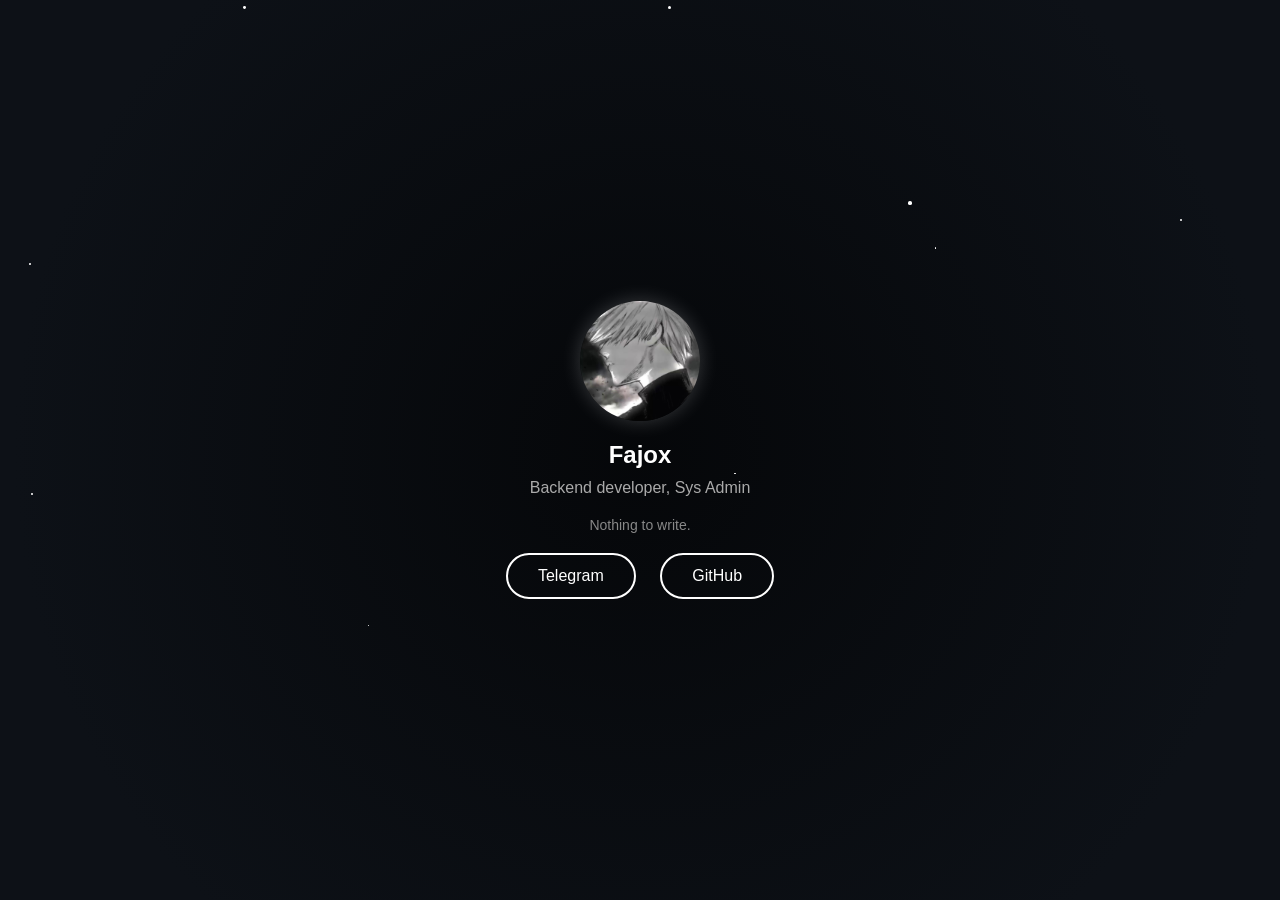
==== commit 8682a2ce: "fix" ====
--- a/index.html
+++ b/index.html
@@ -3,7 +3,7 @@
 <head>
     <meta charset="UTF-8">
     <meta name="viewport" content="width=device-width, initial-scale=1.0">
-    <title>fajox. bio</title>
+    <title>Beautiful Profile</title>
     <style>
         body {
             margin: 0;
@@ -51,7 +51,7 @@
             font-weight: 400;
         }
 
-        .down_descr {
+        .location {
             margin: 20px 0;
             font-size: 14px;
             color: #888888;
@@ -131,11 +131,11 @@
     <div class="animated-stars" id="stars"></div>
     <div class="container">
         <div class="avatar">
-            <img src="https://via.placeholder.com/120" alt="Avatar">
+            <img src="/assets/avatar.jpg" alt="Avatar">
         </div>
         <h1>Fajox</h1>
         <h2>Backend developer, Sys Admin</h2>
-        <div class="down_descr">Nothing to write.<div>
+        <div class="location">Nothing to write.</div>
         <div class="buttons">
             <a href="https://t.me/airflox" class="button">Telegram</a>
             <a href="https://github.com/fajox1" class="button">GitHub</a>
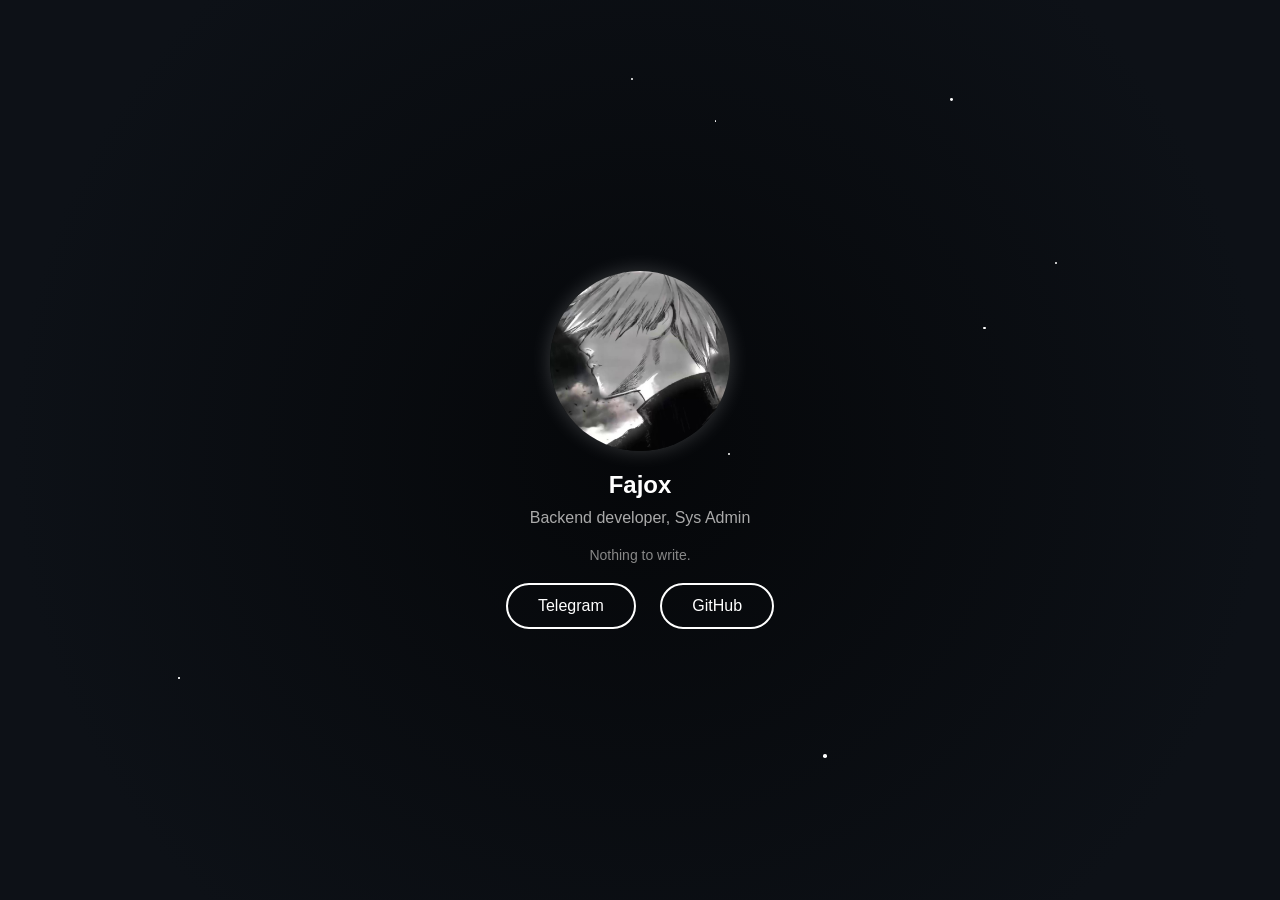
==== commit 7f93ba8d: "fix" ====
--- a/index.html
+++ b/index.html
@@ -25,8 +25,8 @@
         }
 
         .avatar {
-            width: 120px;
-            height: 120px;
+            width: 180px;
+            height: 180px;
             border-radius: 50%;
             overflow: hidden;
             margin: 0 auto;
@@ -131,7 +131,7 @@
     <div class="animated-stars" id="stars"></div>
     <div class="container">
         <div class="avatar">
-            <img src="/assets/avatar.jpg" alt="Avatar">
+            <img src="assets/avatar.jpg" alt="Avatar">
         </div>
         <h1>Fajox</h1>
         <h2>Backend developer, Sys Admin</h2>
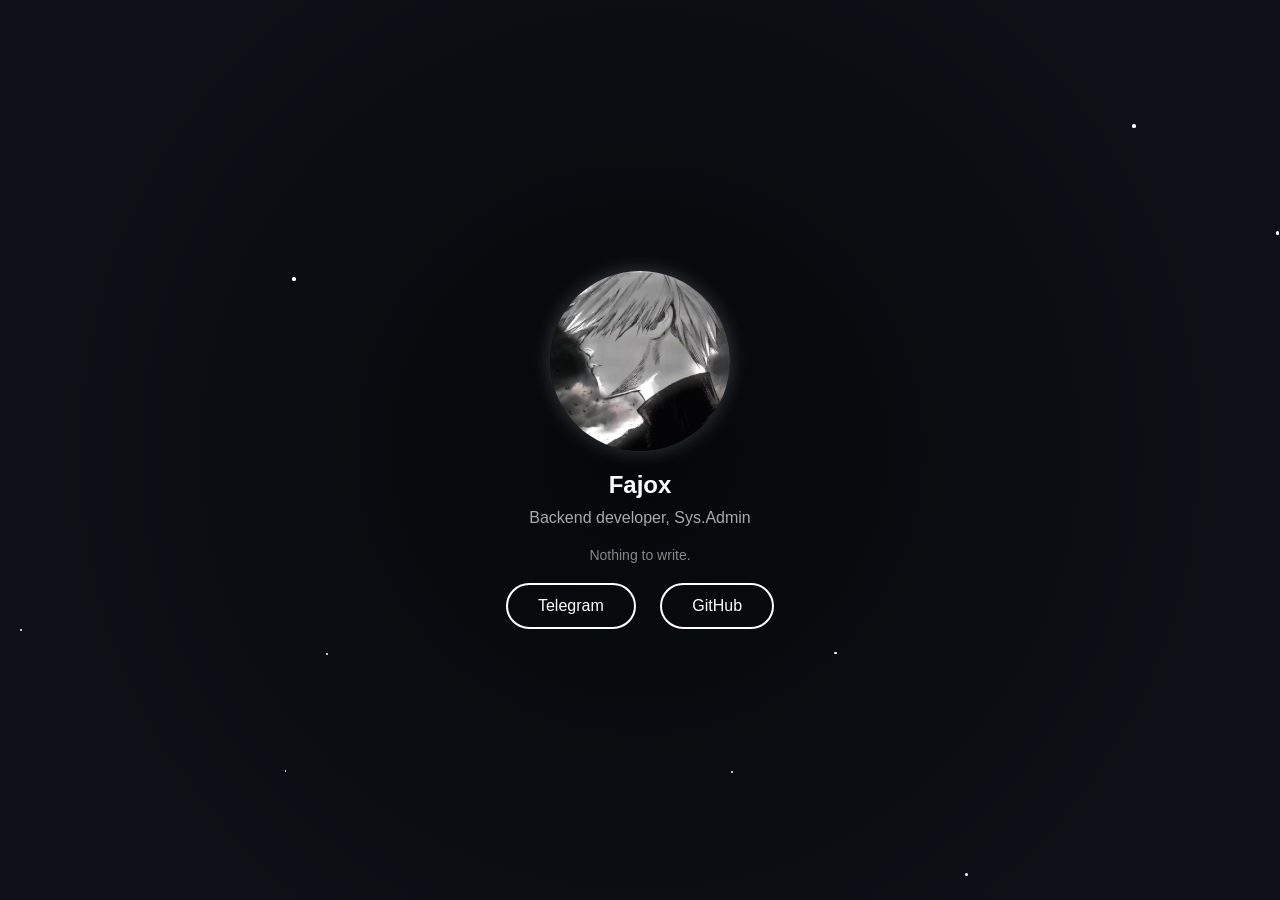
==== commit d09ec31d: "Update index.html" ====
--- a/index.html
+++ b/index.html
@@ -134,7 +134,7 @@
             <img src="assets/avatar.jpg" alt="Avatar">
         </div>
         <h1>Fajox</h1>
-        <h2>Backend developer, Sys Admin</h2>
+        <h2>Backend developer, Sys.Admin</h2>
         <div class="location">Nothing to write.</div>
         <div class="buttons">
             <a href="https://t.me/airflox" class="button">Telegram</a>
